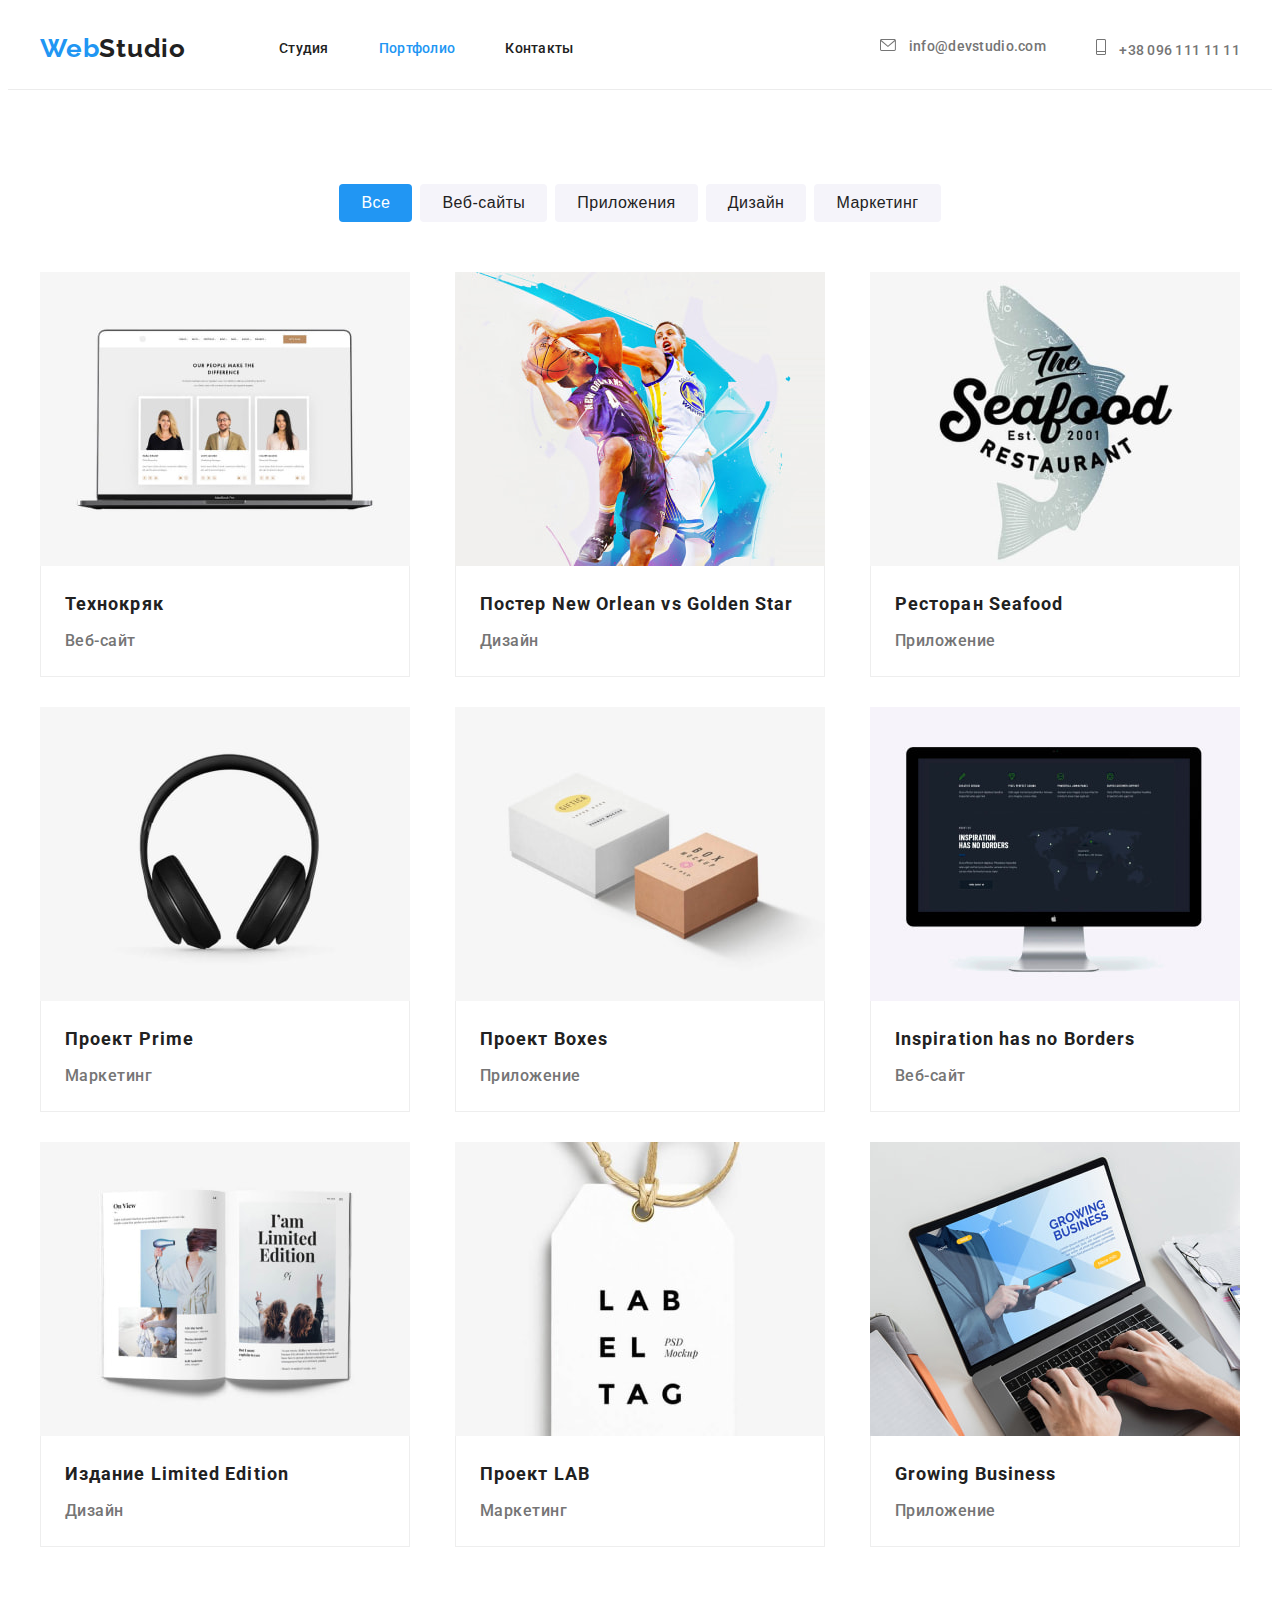
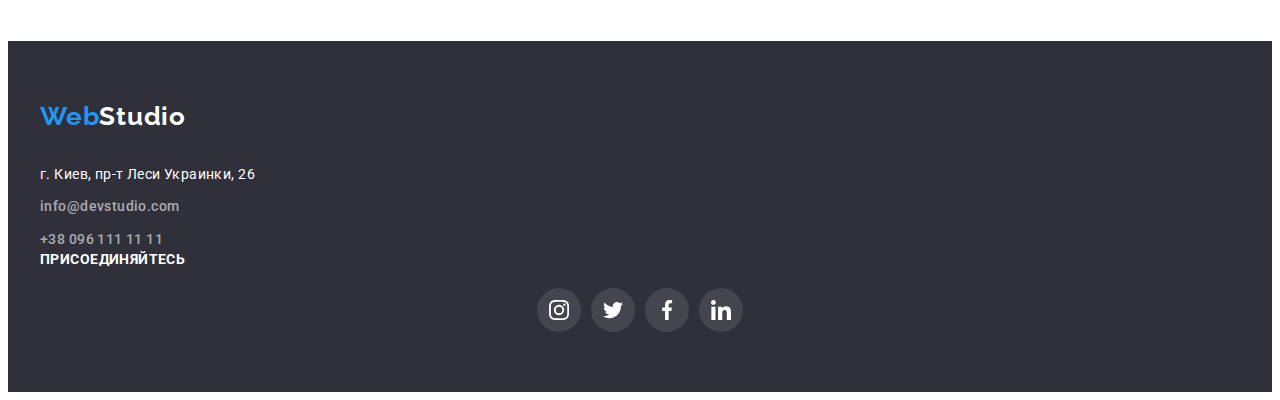
==== portfolio.html @ 6dbb9080 "Initial commit" ====
<!DOCTYPE html>
<html lang="en">
  <head>
    <meta charset="UTF-8" />
    <meta http-equiv="X-UA-Compatible" content="IE=edge" />
    <meta name="viewport" content="width=device-width, initial-scale=1.0" />
    <title>portfolio</title>
    <!--Progect Fonts-->
    <link rel="preconnect" href="https://fonts.googleapis.com" />
    <link rel="preconnect" href="https://fonts.gstatic.com" crossorigin />
    <link
      href="https://fonts.googleapis.com/css2?family=Raleway:wght@700&family=Roboto:wght@400;500;700;900&display=swap"
      rel="stylesheet"
    />
    <!--Normalise-->
    <link
      rel="stylesheet"
      href="https://cdnjs.cloudflare.com/ajax/libs/modern-normalize/1.1.0/modern-normalize.min.css"
      integrity="sha512-wpPYUAdjBVSE4KJnH1VR1HeZfpl1ub8YT/NKx4PuQ5NmX2tKuGu6U/JRp5y+Y8XG2tV+wKQpNHVUX03MfMFn9Q=="
      crossorigin="anonymous"
      referrerpolicy="no-referrer"
    />
    <!-- Styles-->
    <link rel="stylesheet" href="./css/styles.css" />
  </head>
  <body>
    <header class="page-header">
      <div class="container main-nav">
        <a href="./" aria-label="Логотип сайта Web Studio" class="logo"
          ><span class="web">Web</span>Studio</a
        >
        <nav class="nav">
          <ul class="site-nav">
            <li class="item">
              <a class="link" href="./index.html">Студия</a>
            </li>
            <li class="item">
              <a class="link-portfolio" href="./portfolio.html">Портфолио</a>
            </li>
            <li class="item">
              <a class="link" href="#">Контакты</a>
            </li>
          </ul>
        </nav>
         <ul class="contact">
          <li class="item">
            <a class="link icon-header" href="mailto:info@devstudio.com">
              <svg class="header-icon">
                <use href="./image/symbol-defs1.svg#icon-emaile-icon" ></use>
              </svg>
              info@devstudio.com</a>
          </li>
          <li class="item">
            <a class="link icon-tel" href="tel:380961111111:">
              <svg class="tel-icon">
                <use href="./image/symbol-defs1.svg#icon-mobile-icon" ></use>
              </svg>
              +38 096 111 11 11</a>
          </li>
        </ul>
      </div>
    </header>
    <main>
      <section class="filtr-button">
        <div class="container ">
          <h1 class="title-portfolio">Портфолио</h1>
          <ul class="filtr">
            <li class="item">
              <button type="button" class="button-all">Все</button>
            </li>
            <li class="item">
              <button type="button" class="button">Веб-сайты</button>
            </li>
            <li class="item">
              <button type="button" class="button">Приложения</button>
            </li>
            <li class="item">
              <button type="button" class="button">Дизайн</button>
            </li>
            <li class="item">
              <button type="button" class="button">Маркетинг</button>
            </li>
          </ul>   
          <ul class="list-img">
            <li class="item item-img ">
              <a class="link img-link" href="" target="_blank" rel="noreferrer noopener">
                 <img 
                src="./image/portfolio/img.jpg"
                alt="ноутбук с открытым сайтом"
                width="370"
                height="294" class="image"/>
               <div class="portfolio-border">
                <h2 class="title">Технокряк</h2>
               <p class="text">Веб-сайт</p>
               </div>

              </a>
              
              
            </li>
            <li class="item item-img">
              <a class="link img-link" href="" target="_blank" rel="noreferrer noopener">
                 <img
                src="./image/portfolio/img-1.jpg"
                alt="два баскетболиста"
                width="370"
                height="294" class="image"
              />
              <div class="portfolio-border">
                <h2 class="title">Постер New Orlean vs Golden Star</h2>
              <p class="text">Дизайн</p>
              </div>
              </a>
              
              
            </li>
            <li class="item item-img">
              <a class="link img-link" href="" target="_blank" rel="noreferrer noopener">
                  <img
                src="./image/portfolio/img-2.jpg"
                alt="название ресторана на фоне рыбы"
                width="370"
                height="294" class="image"
              />
              <div class="portfolio-border">
                <h2 class="title">Ресторан Seafood</h2>
              <p class="text">Приложение</p>
              </div>
              </a>
             
              
            </li>
            <li class="item item-img">
              <a class="link img-link" href="" target="_blank" rel="noreferrer noopener">

                  <img src="./image/portfolio/img-3.jpg" alt="наушники" width="370" height="294" class="image"/>
              <div class="portfolio-border">
                <h2 class="title">Проект Prime</h2>
              <p class="text">Маркетинг</p>
              </div>
              </a>
              
              
            </li>
            <li class="item item-img">
              <a class="link img-link" href="" target="_blank" rel="noreferrer noopener">
                  <img src="./image/portfolio/img-4.jpg" alt="две коробки" width="370" height="294" class="image"/>
              <div class="portfolio-border">
                <h2 class="title">Проект Boxes</h2>
              <p class="text">Приложение</p>
              </div>
              </a>
              
              
            </li>
            <li class="item item-img">
              <a class="link img-link" href="" target="_blank" rel="noreferrer noopener">
                  <img
                src="./image/portfolio/img-5.jpg"
                alt="монитор с картой мира на нем"
                width="370"
                height="294" class="image"
              />
              <div class="portfolio-border">
                <h2 class="title">Inspiration has no Borders</h2>
              <p class="text">Веб-сайт</p>
              </div>

              </a>
              
              
            </li>
            <li class="item item-img">
              <a class="link img-link" href="" target="_blank" rel="noreferrer noopener">
                  <img
                src="./image/portfolio/img-6.jpg"
                alt="открытая книга"
                width="370"
                height="294" class="image"
              />
              <div class="portfolio-border">
                <h2 class="title">Издание Limited Edition</h2>
              <p class="text">Дизайн</p>
              </div>

              </a>
              
              
            </li>
            <li class="item item-img">
              <a class="link img-link" href="" target="_blank" rel="noreferrer noopener">
                  <img src="./image/portfolio/img-7.jpg" alt="лейба" width="370" height="294" class="image"/>
              <div class="portfolio-border">
                <h2 class="title">Проект LAB</h2>
              <p class="text">Маркетинг</p>
              </div>

              </a>
              
              
            </li>
            <li class="item item-img">
              <a class="link img-link" href="" target="_blank" rel="noreferrer noopener">
                  <img
                src="./image/portfolio/img-8.jpg"
                alt="руки человека что то набирают на ноутбуке"
                width="370"
                height="294" class="image"
              />
              <div class="portfolio-border">
                <h2 class="title">Growing Business</h2>
              <p class="text">Приложение</p>
              </div>

              </a>
              
              
            </li>
          </ul>
        </div>
      </section>
    </main>
    <footer class="footer">
      <div class="container">
        <div class="one">
          <div class="one-two"> 
          <a href="./" aria-label="Логотип сайта Web Studio" class="logo"><span class="web">Web</span>Studio</a>
      <address class="address">
        <p class="text">г. Киев, пр-т Леси Украинки, 26</p>
        <ul class="address-list">
          <li class="item address-item">
            <a href="mailto:info@devstudio.com" class="link">info@devstudio.com</a>
          </li>
          <li class="item address-item">
            <a href="tel:380961111111:" class="link">+38 096 111 11 11</a>
          </li>
        </ul>
      </div>
        <div class="one-two">
          <h2 class="title-social">присоединяйтесь</h2>
                <ul class="socials">
                 <li class="social-item">
                   <a class="socials-link link" href="" target="_blank" rel="noreferrer noopener" aria-label="иконка instagram">
                     <svg class="social-icon" width="20" height="20">
                       <use href="./image/symbol-defs1.svg#icon-instagram"></use>
                     </svg>
                   </a>
                 </li>
                 <li class="social-item">
                   <a class="socials-link link" href="" target="_blank" rel="noreferrer noopener" aria-label="иконка twitter">
                     <svg class="social-icon" width="20" height="20">
                       <use href="./image/symbol-defs1.svg#icon-twitter"></use>
                     </svg>
                   </a>
                 </li>
                 <li class="social-item">
                   <a class="socials-link link" href="" target="_blank" rel="noreferrer noopener" aria-label="иконка facebook">
                     <svg class="social-icon" width="20" height="20">
                       <use href="./image/symbol-defs1.svg#icon-facebook"></use>
                     </svg>
                   </a>
                 </li>
                 <li class="social-item">
                   <a class="socials-link link" href="" target="_blank" rel="noreferrer noopener" aria-label="иконка linkedin">
                     <svg class="social-icon" width="20" height="20">
                       <use href="./image/symbol-defs1.svg#icon-linkedin"></use>
                     </svg>
                   </a>
                 </li>
               </ul>
        </div>

        </div>
        
       

      </div>
      
      </address>
    </footer>
  </body>
</html>
---- css/styles.css ----
body {
  font-family: 'Roboto', sans-serif;
  color: #757575;
}
h1,
h2,
h3,
h4,
h5,
h6,
p {
  margin: 0;
}
ul {
  list-style: none;
  margin: 0;
  padding: 0;
}
.container {
  /* outline: 1px solid red;*/

  width: 1200px;
  padding-left: 15px;
  padding-right: 15px;

  margin-right: auto;
  margin-left: auto;
}
:root {
  --backgr-header: #ffffff;
  --backgr-hero: #2f303a;
  --backgr-team: #f5f4fa;
  --color-button: #2196f3;
  --color-title: #212121;
  --border-img: #eeeeee;
}

/*#region -----HEADER------*/
.page-header {
  background-color: var(--backgr-header);
}
.logo {
  padding-top: 25px;
  padding-bottom: 25px;
  margin-right: 93px;
  font-family: 'Raleway';
  font-weight: 700;
  font-size: 26px;
  line-height: 1.2;
  /* identical to box height */

  letter-spacing: 0.03em;
  text-decoration: none;
  color: #212121;
}
.web {
  color: #2196f3;
}
/* посилання в хедері*/

.link {
  font-weight: 500;
  font-size: 14px;
  line-height: 1.14;
  letter-spacing: 0.02em;
  color: #212121;
  text-decoration: none;
}
.link:hover,
.link:focus {
  color: #2196f3;
}
.contact .link {
  color: #757575;
}
.contact .link:hover,
.contact .link:focus {
  color: #2196f3;
}

.site-nav {
  display: flex;
}
.site-nav .link,
.link-studio,
.link-portfolio {
  display: block;
  padding-top: 32px;
  padding-bottom: 32px;
}
.site-nav .item + .item {
  margin-left: 50px;
}
.contact {
  display: flex;
  margin-left: auto;
}
.contact .link {
  display: block;
  padding-top: 25px;
  padding-bottom: 25px;
}
.contact .item + .item {
  margin-left: 50px;
}
.main-nav {
  display: flex;
  align-items: center;
}
.page-header {
  border-bottom: 1px solid #ececec;
}
/*CONTAINER*/

/* background */
.hero {
  background-color: var(--backgr-hero);
  text-align: center;
  font-family: inherit;
}
.our-work {
  background-color: var(--backgr-work);
}
.uniqueness {
  background-color: var(--backgr-work);
}
.team {
  background-color: var(--backgr-team);
}
.footer {
  background-color: var(--backgr-hero);
}
/* прибрати крапки в списках*/
.item {
  list-style-type: none;
}
/*#endregion*/
/*#region HERO,  and TITLE*/
.hero-title {
  width: 696px;
  margin-right: auto;
  margin-left: auto;
  margin-bottom: 30px;
  font-weight: 900;
  font-size: 44px;
  line-height: 1.36;
  /* or 136% */

  text-align: center;
  letter-spacing: 0.06em;
  text-transform: uppercase;

  color: #ffffff;
}
.hero .button {
  width: 200px;
  padding-top: 10px;
  padding-bottom: 10px;

  background-color: #2196f3;
  box-shadow: 0px 4px 4px rgba(0, 0, 0, 0.15);

  border-radius: 4px;

  font-weight: 700;
  font-size: 16px;
  line-height: 1.88;

  letter-spacing: 0.06em;
  cursor: pointer;

  color: #ffffff;
  border: 0;
}
.hero {
  background-color: #c4c4c4;
  width: 1600px;
  height: 600px;
  margin-right: auto;
  margin-left: auto;
  padding-top: 200px;
  padding-bottom: 200px;
  background-image: linear-gradient(rgba(47, 48, 58, 0.4), rgba(47, 48, 58, 0.4)),
    url('../image/hero/hero.jpg');
}
/*#endregion*/
/*#region Оссобенности*/
.uniqueness {
  padding-top: 94px;
  padding-bottom: 94px;
}
.specifics-list {
  display: flex;
}

.container .specifics-list .item {
  width: 270px;
}
.specifics-list .item + .item {
  margin-left: 30px;
}
.section-title {
  position: absolute;
  width: 1px;
  height: 1px;
  margin: -1px;
  border: 0;
  padding: 0;
  white-space: nowrap;
  clip-path: inset(100%);
  clip: rect(0 0 0 0);
  overflow: hidden;
}
.uniqueness .second-title {
  font-weight: 700;
  font-size: 14px;
  line-height: 1.14;
  letter-spacing: 0.03em;
  text-transform: uppercase;

  color: #212121;

  margin-bottom: 10px;
}
.uniqueness .text {
  font-size: 14px;
  line-height: 1.71;

  letter-spacing: 0.03em;

  color: #757575;
}
/*#endregion*/
/*#region Чим займаємося*/
.title {
  font-weight: 700;
  font-size: 36px;
  line-height: 1.17;
  text-align: center;
  letter-spacing: 0.03em;
  color: var(--color-title);
}
.our-work .title {
  margin-bottom: 50px;
}
.work-list {
  display: flex;
}
.our-work {
  padding-bottom: 94px;
}
.work-list .item + .item {
  margin-left: 30px;
}
/*#endregion*/
/*#region  Наша Команда TEAM*/
.image {
  display: block;
}
.team .second-title {
  font-weight: 500;
  font-size: 16px;
  line-height: 1.19;

  text-align: center;
  letter-spacing: 0.03em;
  color: var(--color-title);
  margin-bottom: 10px;
}
.team .text {
  font-size: 16px;
  line-height: 1.19;

  text-align: center;
  letter-spacing: 0.03em;
  margin-bottom: 16px;

  color: #757575;
}
.team .title {
  margin-bottom: 50px;
}
.team-list {
  display: flex;
}

.team-list .item + .item {
  margin-left: 30px;
}
.team-list .item {
  box-shadow: 0px 1px 3px rgba(0, 0, 0, 0.12), 0px 1px 1px rgba(0, 0, 0, 0.14),
    0px 2px 1px rgba(0, 0, 0, 0.2);

  border-radius: 0px 0px 4px 4px;
}

.team {
  padding-top: 94px;
  padding-bottom: 94px;
}
.name {
  padding-top: 30px;
  padding-bottom: 30px;
  background-color: #ffffff;

  box-shadow: 0px 1px 3px rgba(0, 0, 0, 0.12), 0px 1px 1px rgba(0, 0, 0, 0.14),
    0px 2px 1px rgba(0, 0, 0, 0.2);

  border-radius: 0px 0px 4px 4px;
}
/* _______socials icons_________*/
.social-icon {
  fill: #afb1b8;
}
.socials {
  display: flex;
  justify-content: center;
  align-items: center;
}
.social-item:not(:last-child) {
  margin-right: 10px;
}
.socials-link {
  display: flex;
  width: 44px;
  height: 44px;

  background-color: #ffffff;
  border-radius: 50%;
  align-items: center;
  justify-content: center;
}
.socials-link:hover,
.socials-link:focus {
  background-color: var(--color-button);
}
.socials-link:hover .social-icon,
.socials-link:focus .social-icon {
  fill: #ffffff;
}
/*#endregion*/
/*#region Footer*/
.footer .logo {
  display: block;
  color: #ffffff;

  margin-bottom: 30px;
  margin-right: 0;
  padding-top: 0;
  padding-bottom: 0;
}
.footer .text {
  font-size: 14px;
  line-height: 1.71;

  letter-spacing: 0.03em;

  color: #ffffff;
}
.footer .link {
  display: block;
  font-size: 14px;
  line-height: 1.71;

  letter-spacing: 0.03em;

  color: rgba(255, 255, 255, 0.6);
}
.footer .link:hover,
.footer .link:focus {
  color: #2196f3;
}
.address .text {
  margin-bottom: 9px;
}

.address-item:not(:last-child) {
  margin-bottom: 9px;
}
.footer {
  padding-top: 60px;
  padding-bottom: 60px;
}
/*#endregion*/
/*#region PORTFOLIO*/
.link-portfolio {
  color: var(--color-button);
  font-family: 'Roboto';
  font-weight: 500;
  font-size: 14px;
  line-height: 1.14;
  letter-spacing: 0.02em;
  text-decoration: none;
}
.title-portfolio {
  position: absolute;
  width: 1px;
  height: 1px;
  margin: -1px;
  border: 0;
  padding: 0;
  white-space: nowrap;
  clip-path: inset(100%);
  clip: rect(0 0 0 0);
  overflow: hidden;
}
/* FILTR*/
.filtr .button {
  font-weight: 500;
  font-size: 16px;
  line-height: 1.62;

  text-align: center;
  letter-spacing: 0.03em;
  cursor: pointer;

  background-color: #f5f4fa;
  color: #212121;
  border: 0;
  border-radius: 4px;
}
/*--- SECTION-----*/
.filtr-button {
  padding-top: 94px;
  padding-bottom: 94px;
}
.filtr {
  display: flex;
  padding-bottom: 50px;
  justify-content: center;
}
.filtr .item + .item {
  margin-left: 8px;
}
.button-all {
  font-weight: 500;
  font-size: 16px;
  line-height: 1.62;

  text-align: center;
  letter-spacing: 0.03em;
  cursor: pointer;

  background-color: var(--color-button);
  color: var(--backgr-header);
  border: 0;
  border-radius: 4px;

  padding-top: 6px;
  padding-bottom: 6px;
  padding-right: 22px;
  padding-left: 22px;
}
.button:hover,
.button:focus {
  background-color: var(--color-button);
  color: var(--backgr-header);
}
.filtr .button {
  padding-top: 6px;
  padding-bottom: 6px;
  padding-right: 22px;
  padding-left: 22px;
}
/* PORTFOLIO IMG*/
.image {
  display: block;
}
.list-img .title {
  text-align: left;
  font-weight: 700;
  font-size: 18px;
  line-height: 2;

  letter-spacing: 0.06em;

  color: #212121;

  margin-bottom: 4px;
}
.list-img .text {
  font-size: 16px;
  line-height: 1.88;

  letter-spacing: 0.03em;

  color: #757575;
}
.address {
  font-style: normal;
}
.link-studio {
  color: var(--color-button);
  font-weight: 500;
  font-size: 14px;
  line-height: 1.14;
  letter-spacing: 0.02em;
  text-decoration: none;
}
.list-img {
  display: flex;
  flex-wrap: wrap;
  justify-content: space-between;
}
.item-img {
  margin-bottom: 30px;
}
.portfolio-border {
  padding-top: 20px;
  padding-bottom: 20px;
  padding-right: 24px;
  padding-left: 24px;
  border-right: 1px solid #eeeeee;
  border-bottom: 1px solid #eeeeee;
  border-left: 1px solid #eeeeee;
}
.item-img {
  width: 370px;
  margin-right: 30px;
}
.item-img:nth-child(3n) {
  margin-right: 0;
}
.item-img:nth-last-child(-n + 3) {
  margin-bottom: 0;
}
/*________hover portfolio_____*/
.img-link {
  display: block;
}
.img-link:hover {
  box-shadow: 0px 1px 1px rgba(0, 0, 0, 0.12), 0px 4px 4px rgba(0, 0, 0, 0.06),
    1px 4px 6px rgba(0, 0, 0, 0.16);
}
/*#endregion*/
/*#region HEAD ICONS*/
.header-icon {
  width: 16px;
  height: 12px;
  fill: currentColor;
  margin-right: 10px;
}

.tel-icon {
  width: 10px;
  height: 16px;
  fill: currentColor;
  margin-right: 10px;
}
/*SVG - Наши особенности*/
.bgr-icon {
  display: flex;
  background-color: #f5f4fa;
  height: 120px;
  justify-content: center;
  align-items: center;

  margin-bottom: 30px;
  border-radius: 4px;
}
/*#endregion*/
/*#region CLIENT LOGO SVG*/
.client-title {
  margin-bottom: 50px;
}
.our-client {
  padding-top: 94px;
  padding-bottom: 94px;
}

.client-item {
  width: 170px;
  height: 92px;
}
.client-link {
  display: flex;

  align-items: center;
  justify-content: center;
  width: 100%;
  height: 100%;

  border: 1px solid #afb1b8;
  border-radius: 4px;
}
.client-link:hover,
.client-link:focus {
  border-color: var(--color-button);
}
.client-link:hover .company-logo,
.client-link:focus .company-logo {
  fill: var(--color-button);
}
.client-item:not(:last-child) {
  margin-right: 30px;
}

.client-list {
  display: flex;
}
.company-logo {
  width: 106px;
  height: 60px;
  fill: #afb1b8;
}

/*#endregion*/
/*#region Footer social icon*/
.footer-container {
  display: flex;
  align-items: baseline;
}
.title-social {
  /* font-style: normal; */
  /* font-weight: 700; */
  font-size: 14px;
  line-height: 1.14;
  letter-spacing: 0.03em;
  text-transform: uppercase;

  color: #ffffff;
  margin-bottom: 20px;
}
/* _______socials icons_________*/
.one-two:not(:last-child) {
  margin-right: 70px;
}
.one-two .social-icon {
  fill: var(--backgr-header);
}
.one-two .socials {
  display: flex;
  justify-content: center;
  align-items: center;
}
.one-two .social-item:not(:last-child) {
  margin-right: 10px;
}
.one-two .socials-link {
  display: flex;
  width: 44px;
  height: 44px;

  background-color: rgba(255, 255, 255, 0.1);
  border-radius: 50%;
  align-items: center;
  justify-content: center;
}
.socials-link:hover,
.socials-link:focus {
  background-color: var(--color-button);
}
.socials-link:hover .social-icon,
.socials-link:focus .social-icon {
  fill: #ffffff;
}

/*#endregion*/
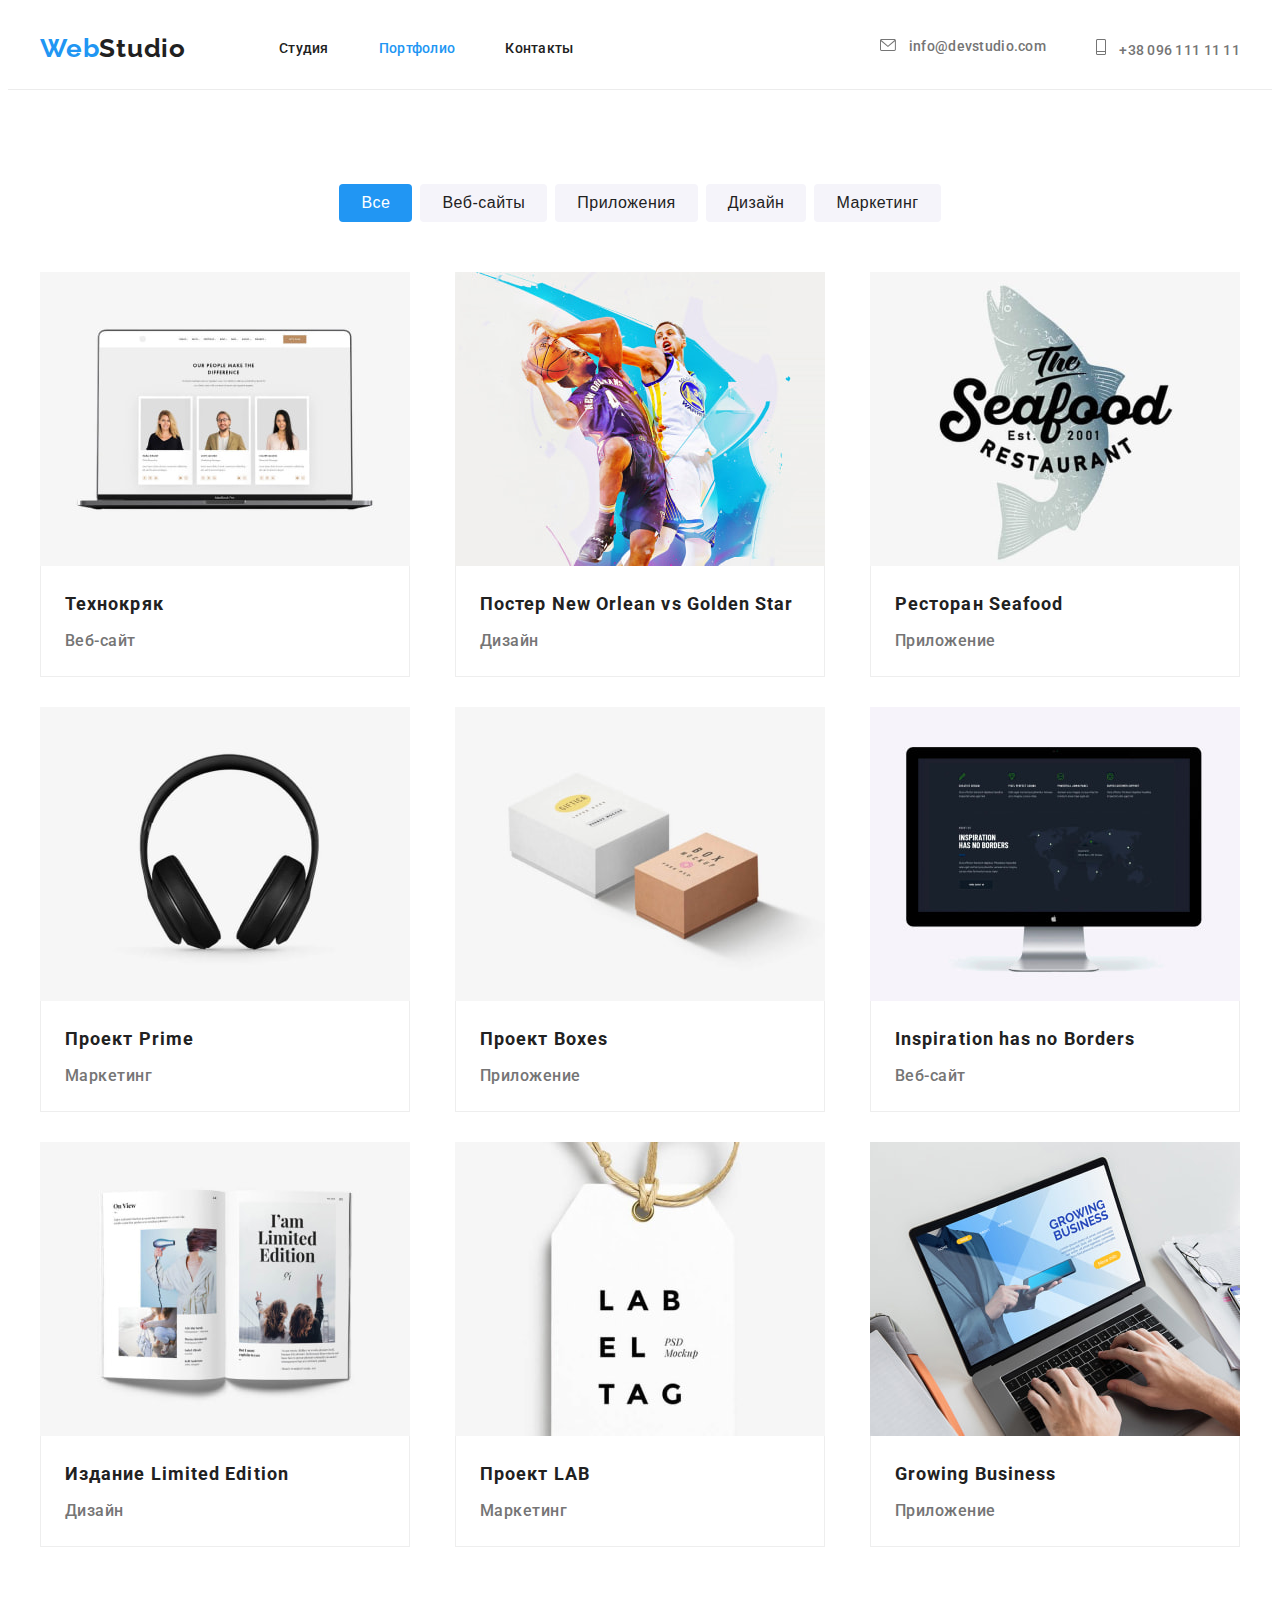
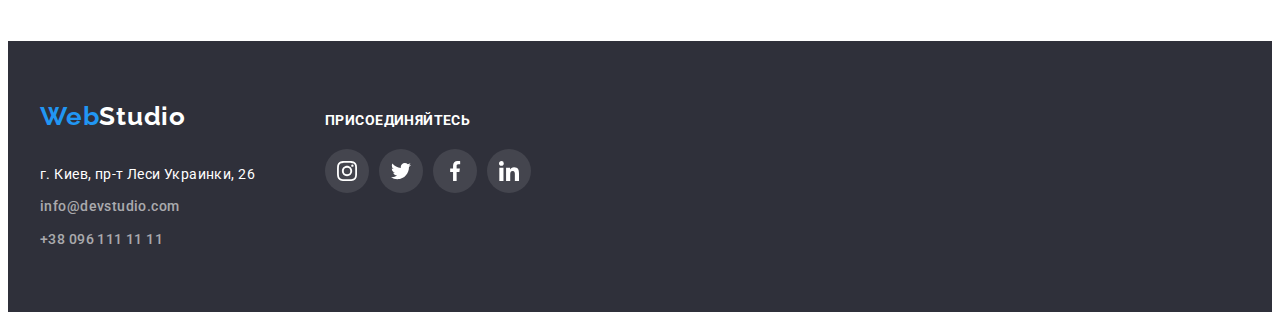
==== commit cf92003f: "3 commit" ====
--- a/portfolio.html
+++ b/portfolio.html
@@ -221,22 +221,21 @@
       </section>
     </main>
     <footer class="footer">
-      <div class="container">
-        <div class="one">
-          <div class="one-two"> 
-          <a href="./" aria-label="Логотип сайта Web Studio" class="logo"><span class="web">Web</span>Studio</a>
-      <address class="address">
-        <p class="text">г. Киев, пр-т Леси Украинки, 26</p>
-        <ul class="address-list">
-          <li class="item address-item">
-            <a href="mailto:info@devstudio.com" class="link">info@devstudio.com</a>
-          </li>
-          <li class="item address-item">
-            <a href="tel:380961111111:" class="link">+38 096 111 11 11</a>
-          </li>
-        </ul>
-      </div>
-        <div class="one-two">
+      <div class="container footer-container">
+           <div class="one-two"> 
+            <a href="./" aria-label="Логотип сайта Web Studio" class="logo"><span class="web">Web</span>Studio</a>
+              <address class="address">
+                  <p class="text">г. Киев, пр-т Леси Украинки, 26</p>
+                    <ul class="address-list">
+                                <li class="item address-item">
+                                    <a href="mailto:info@devstudio.com" class="link">info@devstudio.com</a>
+                                </li>
+                      <li class="item address-item">
+                            <a href="tel:380961111111:" class="link">+38 096 111 11 11</a>
+                      </li>
+                  </ul>
+          </div>
+         <div class="one-two">
           <h2 class="title-social">присоединяйтесь</h2>
                 <ul class="socials">
                  <li class="social-item">
@@ -269,11 +268,6 @@
                  </li>
                </ul>
         </div>
-
-        </div>
-        
-       
-
       </div>
       
       </address>
--- a/css/styles.css
+++ b/css/styles.css
@@ -33,6 +33,11 @@
   --color-button: #2196f3;
   --color-title: #212121;
   --border-img: #eeeeee;
+
+  /* animations */
+  --slow-anim: 600ms ease;
+  --fast-anim: 400ms ease-in-out;
+  --very-fast-anim: 250ms;
 }
 
 /*#region -----HEADER------*/
@@ -65,6 +70,8 @@
   letter-spacing: 0.02em;
   color: #212121;
   text-decoration: none;
+
+  transition: color 250ms cubic-bezier(0.4, 0, 0.2, 1);
 }
 .link:hover,
 .link:focus {
@@ -182,6 +189,71 @@
   padding-bottom: 200px;
   background-image: linear-gradient(rgba(47, 48, 58, 0.4), rgba(47, 48, 58, 0.4)),
     url('../image/hero/hero.jpg');
+}
+/*___MODALKA______*/
+.backdrop {
+  position: fixed;
+  top: 0;
+  left: 0;
+
+  width: 100%;
+  height: 100%;
+
+  background-color: rgba(0, 0, 0, 0.2);
+
+  transition: opacity var(--very-fast-anim), visibility var(--very-fast-anim);
+}
+
+.backdrop.is-hidden {
+  opacity: 0;
+  visibility: hidden;
+  pointer-events: none;
+}
+.modal {
+  position: absolute;
+  top: 50%;
+  left: 50%;
+  transform: translate(-50%, -50%);
+
+  width: 528px;
+  height: 581px;
+
+  background-color: #fff;
+
+  box-shadow: 0px 1px 3px rgba(0, 0, 0, 0.12), 0px 1px 1px rgba(0, 0, 0, 0.14),
+    0px 2px 1px rgba(0, 0, 0, 0.2);
+  border-radius: 4px;
+
+  transition: transform 250ms ease-in-out 400ms, opacity 250ms ease-in-out 400ms;
+}
+.button-close {
+  position: absolute;
+  top: 8px;
+  right: 8px;
+
+  display: flex;
+
+  padding: 0;
+  width: 30px;
+  height: 30px;
+  border: 1px solid rgba(0, 0, 0, 0.1);
+
+  align-items: center;
+  justify-content: center;
+  border-radius: 50%;
+
+  background-color: #fff;
+
+  cursor: pointer;
+}
+/*____________ ANIMATION_______*/
+.backdrop.is-hidden .modal {
+  transform: translate(-50%, -50%) scale(0.4);
+  opacity: 0;
+}
+.backdrop .modal {
+  transform: translate(-50%, -50%) scale(1);
+  opacity: 1;
 }
 /*#endregion*/
 /*#region Оссобенности*/
@@ -244,6 +316,8 @@
   margin-bottom: 50px;
 }
 .work-list {
+  position: relative;
+
   display: flex;
 }
 .our-work {
@@ -252,6 +326,29 @@
 .work-list .item + .item {
   margin-left: 30px;
 }
+.work-list .text-img {
+  position: absolute;
+  bottom: 0;
+
+  /* content: ''; */
+  display: flex;
+  width: 370px;
+  height: 70px;
+
+  align-items: center;
+  justify-content: center;
+
+  font-weight: 700;
+  font-size: 14px;
+  line-height: 1.14;
+  text-align: center;
+  letter-spacing: 0.03em;
+  text-transform: uppercase;
+
+  color: #ffffff;
+  background-color: rgba(47, 48, 58, 0.8);
+}
+
 /*#endregion*/
 /*#region  Наша Команда TEAM*/
 .image {
@@ -311,6 +408,7 @@
 /* _______socials icons_________*/
 .social-icon {
   fill: #afb1b8;
+  transition: fill 250ms cubic-bezier(0.4, 0, 0.2, 1);
 }
 .socials {
   display: flex;
@@ -329,6 +427,8 @@
   border-radius: 50%;
   align-items: center;
   justify-content: center;
+
+  transition: background-color 250ms cubic-bezier(0.4, 0, 0.2, 1);
 }
 .socials-link:hover,
 .socials-link:focus {
@@ -451,6 +551,9 @@
   padding-right: 22px;
   padding-left: 22px;
 }
+/* .button {
+  transition: background-color 250ms cubic-bezier(0.4, 0, 0.2, 1);
+} */
 .button:hover,
 .button:focus {
   background-color: var(--color-button);
@@ -461,6 +564,9 @@
   padding-bottom: 6px;
   padding-right: 22px;
   padding-left: 22px;
+
+  transition: background-color 250ms cubic-bezier(0.4, 0, 0.2, 1);
+  transition: color 250ms cubic-bezier(0.4, 0, 0.2, 1);
 }
 /* PORTFOLIO IMG*/
 .image {
@@ -527,8 +633,11 @@
 /*________hover portfolio_____*/
 .img-link {
   display: block;
-}
-.img-link:hover {
+
+  transition: box-shadow 250ms cubic-bezier(0.4, 0, 0.2, 1);
+}
+.img-link:hover,
+.img-link:focus {
   box-shadow: 0px 1px 1px rgba(0, 0, 0, 0.12), 0px 4px 4px rgba(0, 0, 0, 0.06),
     1px 4px 6px rgba(0, 0, 0, 0.16);
 }
@@ -582,6 +691,7 @@
 
   border: 1px solid #afb1b8;
   border-radius: 4px;
+  transition: background-color 250ms cubic-bezier(0.4, 0, 0.2, 1);
 }
 .client-link:hover,
 .client-link:focus {
@@ -602,6 +712,8 @@
   width: 106px;
   height: 60px;
   fill: #afb1b8;
+
+  transition: fill 250ms cubic-bezier(0.4, 0, 0.2, 1);
 }
 
 /*#endregion*/
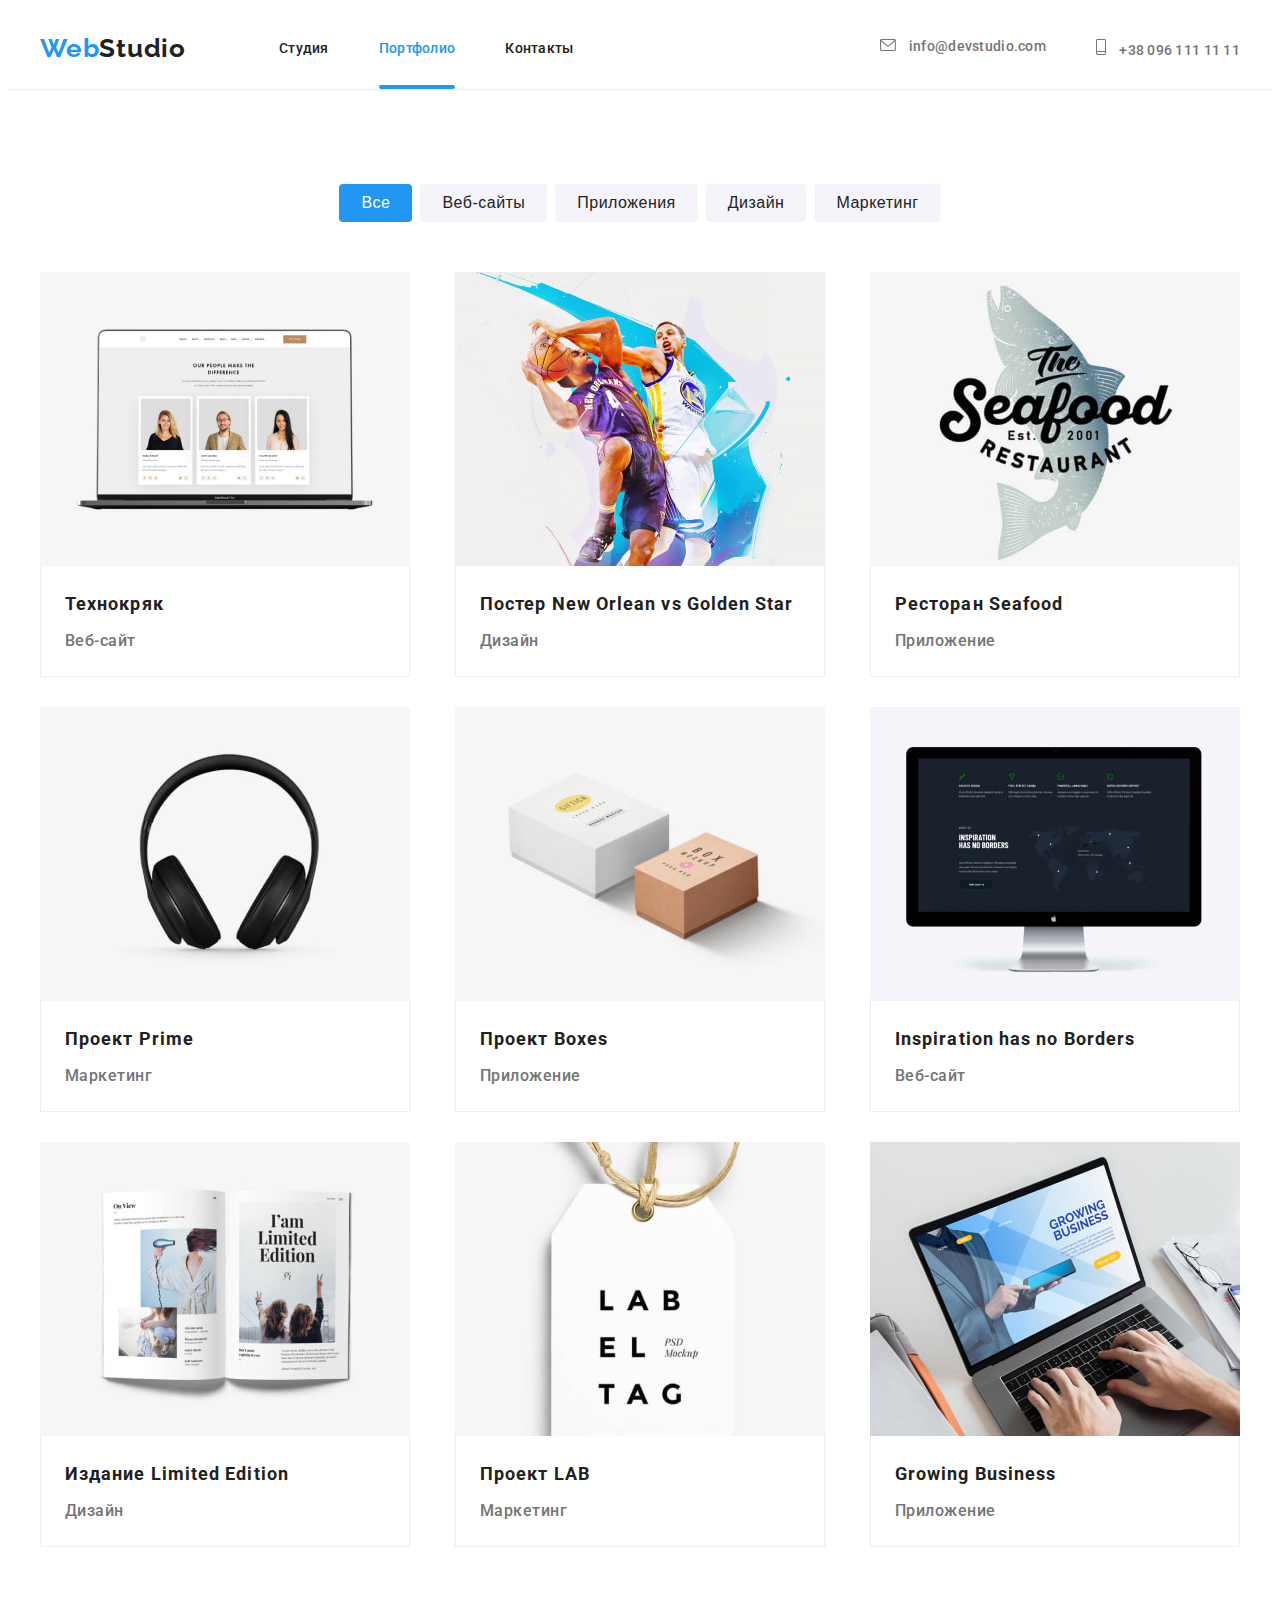
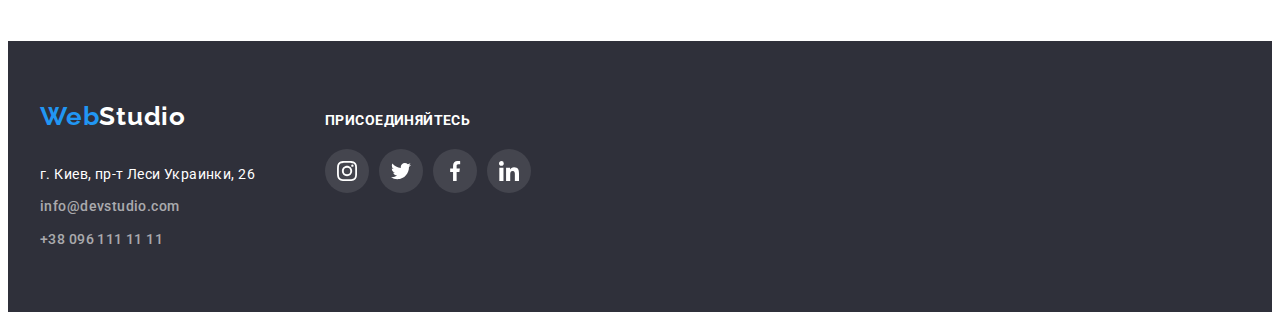
==== commit ed5c838b: "last commit" ====
--- a/portfolio.html
+++ b/portfolio.html
@@ -26,9 +26,8 @@
   <body>
     <header class="page-header">
       <div class="container main-nav">
-        <a href="./" aria-label="Логотип сайта Web Studio" class="logo"
-          ><span class="web">Web</span>Studio</a
-        >
+        <a href="./" aria-label="Логотип сайта Web Studio" class="logo">
+          <span class="web">Web</span>Studio</a>
         <nav class="nav">
           <ul class="site-nav">
             <li class="item">
@@ -84,11 +83,19 @@
           <ul class="list-img">
             <li class="item item-img ">
               <a class="link img-link" href="" target="_blank" rel="noreferrer noopener">
-                 <img 
-                src="./image/portfolio/img.jpg"
-                alt="ноутбук с открытым сайтом"
-                width="370"
-                height="294" class="image"/>
+                <div class="image-box">
+                   <img 
+                     src="./image/portfolio/img.jpg"
+                      alt="ноутбук с открытым сайтом"
+                      width="370"
+                      height="294" class="image"/>
+                 <div class="overlay-box">
+                      <p class="overley">Ресурс предлагает комплексные предложения с разным уровнем функционала и сервисов. Все это позволит посетителю получить исчерпывающие сведения о компании или частном лице.</p>
+                 </div>
+                
+
+                </div>
+                 
                <div class="portfolio-border">
                 <h2 class="title">Технокряк</h2>
                <p class="text">Веб-сайт</p>
@@ -100,12 +107,19 @@
             </li>
             <li class="item item-img">
               <a class="link img-link" href="" target="_blank" rel="noreferrer noopener">
-                 <img
-                src="./image/portfolio/img-1.jpg"
-                alt="два баскетболиста"
-                width="370"
-                height="294" class="image"
-              />
+                <div class="image-box">
+
+                <img
+                 src="./image/portfolio/img-1.jpg"
+                 alt="два баскетболиста"
+                 width="370"
+                 height="294" class="image"/>
+                 <div class="overlay-box">
+                      <p class="overley">Ресурс предлагает комплексные предложения с разным уровнем функционала и сервисов. Все это позволит посетителю получить исчерпывающие сведения о компании или частном лице.</p>
+                 </div>
+
+                </div> 
+               
               <div class="portfolio-border">
                 <h2 class="title">Постер New Orlean vs Golden Star</h2>
               <p class="text">Дизайн</p>
@@ -116,12 +130,19 @@
             </li>
             <li class="item item-img">
               <a class="link img-link" href="" target="_blank" rel="noreferrer noopener">
-                  <img
-                src="./image/portfolio/img-2.jpg"
-                alt="название ресторана на фоне рыбы"
-                width="370"
-                height="294" class="image"
-              />
+                <div class="image-box">
+
+                    <img
+                   src="./image/portfolio/img-2.jpg"
+                   alt="название ресторана на фоне рыбы"
+                   width="370"
+                  height="294" class="image"/>
+                  <div class="overlay-box">
+                      <p class="overley">Ресурс предлагает комплексные предложения с разным уровнем функционала и сервисов. Все это позволит посетителю получить исчерпывающие сведения о компании или частном лице.</p>
+                 </div>
+
+                </div>  
+               
               <div class="portfolio-border">
                 <h2 class="title">Ресторан Seafood</h2>
               <p class="text">Приложение</p>
@@ -132,8 +153,14 @@
             </li>
             <li class="item item-img">
               <a class="link img-link" href="" target="_blank" rel="noreferrer noopener">
-
-                  <img src="./image/portfolio/img-3.jpg" alt="наушники" width="370" height="294" class="image"/>
+                   <div class="image-box">
+
+                    <img src="./image/portfolio/img-3.jpg" alt="наушники" width="370" height="294" class="image"/>
+                       <div class="overlay-box">
+                          <p class="overley">Ресурс предлагает комплексные предложения с разным уровнем функционала и сервисов. Все это позволит посетителю получить исчерпывающие сведения о компании или частном лице.</p>
+                       </div>
+                   </div>  
+                  
               <div class="portfolio-border">
                 <h2 class="title">Проект Prime</h2>
               <p class="text">Маркетинг</p>
@@ -144,7 +171,17 @@
             </li>
             <li class="item item-img">
               <a class="link img-link" href="" target="_blank" rel="noreferrer noopener">
-                  <img src="./image/portfolio/img-4.jpg" alt="две коробки" width="370" height="294" class="image"/>
+                <div class="image-box">
+                  <img src="./image/portfolio/img-4.jpg" 
+                  alt="две коробки" 
+                  width="370" 
+                  height="294" 
+                  class="image"/>
+                  <div class="overlay-box">
+                      <p class="overley">Ресурс предлагает комплексные предложения с разным уровнем функционала и сервисов. Все это позволит посетителю получить исчерпывающие сведения о компании или частном лице.</p>
+                 </div>
+                </div> 
+                  
               <div class="portfolio-border">
                 <h2 class="title">Проект Boxes</h2>
               <p class="text">Приложение</p>
@@ -155,12 +192,19 @@
             </li>
             <li class="item item-img">
               <a class="link img-link" href="" target="_blank" rel="noreferrer noopener">
+                <div class="image-box">
                   <img
                 src="./image/portfolio/img-5.jpg"
                 alt="монитор с картой мира на нем"
                 width="370"
                 height="294" class="image"
               />
+                <div class="overlay-box">
+                      <p class="overley">Ресурс предлагает комплексные предложения с разным уровнем функционала и сервисов. Все это позволит посетителю получить исчерпывающие сведения о компании или частном лице.</p>
+                 </div>
+
+                </div>  
+                
               <div class="portfolio-border">
                 <h2 class="title">Inspiration has no Borders</h2>
               <p class="text">Веб-сайт</p>
@@ -172,12 +216,19 @@
             </li>
             <li class="item item-img">
               <a class="link img-link" href="" target="_blank" rel="noreferrer noopener">
+                <div class="image-box">
                   <img
                 src="./image/portfolio/img-6.jpg"
                 alt="открытая книга"
                 width="370"
                 height="294" class="image"
               />
+              <div class="overlay-box">
+                      <p class="overley">Ресурс предлагает комплексные предложения с разным уровнем функционала и сервисов. Все это позволит посетителю получить исчерпывающие сведения о компании или частном лице.</p>
+                 </div>
+
+                </div>  
+                
               <div class="portfolio-border">
                 <h2 class="title">Издание Limited Edition</h2>
               <p class="text">Дизайн</p>
@@ -189,7 +240,17 @@
             </li>
             <li class="item item-img">
               <a class="link img-link" href="" target="_blank" rel="noreferrer noopener">
-                  <img src="./image/portfolio/img-7.jpg" alt="лейба" width="370" height="294" class="image"/>
+                <div class="image-box">
+                  <img src="./image/portfolio/img-7.jpg" alt="лейба" 
+                  width="370" 
+                  height="294" 
+                  class="image"/>
+                  <div class="overlay-box">
+                      <p class="overley">Ресурс предлагает комплексные предложения с разным уровнем функционала и сервисов. Все это позволит посетителю получить исчерпывающие сведения о компании или частном лице.</p>
+                 </div>
+
+                </div>  
+                
               <div class="portfolio-border">
                 <h2 class="title">Проект LAB</h2>
               <p class="text">Маркетинг</p>
@@ -201,12 +262,18 @@
             </li>
             <li class="item item-img">
               <a class="link img-link" href="" target="_blank" rel="noreferrer noopener">
+                <div class="image-box">
                   <img
                 src="./image/portfolio/img-8.jpg"
                 alt="руки человека что то набирают на ноутбуке"
                 width="370"
                 height="294" class="image"
               />
+              <div class="overlay-box">
+                      <p class="overley">Ресурс предлагает комплексные предложения с разным уровнем функционала и сервисов. Все это позволит посетителю получить исчерпывающие сведения о компании или частном лице.</p>
+                 </div>
+                </div>  
+                
               <div class="portfolio-border">
                 <h2 class="title">Growing Business</h2>
               <p class="text">Приложение</p>
--- a/css/styles.css
+++ b/css/styles.css
@@ -484,6 +484,8 @@
 /*#endregion*/
 /*#region PORTFOLIO*/
 .link-portfolio {
+  position: relative;
+
   color: var(--color-button);
   font-family: 'Roboto';
   font-weight: 500;
@@ -491,6 +493,19 @@
   line-height: 1.14;
   letter-spacing: 0.02em;
   text-decoration: none;
+}
+.link-portfolio::after {
+  position: absolute;
+  bottom: 0;
+  left: 0;
+
+  content: '';
+  display: block;
+  width: 100%;
+  height: 4px;
+
+  background-color: #2196f3;
+  border-radius: 2px;
 }
 .title-portfolio {
   position: absolute;
@@ -596,12 +611,27 @@
   font-style: normal;
 }
 .link-studio {
+  position: relative;
+
   color: var(--color-button);
   font-weight: 500;
   font-size: 14px;
   line-height: 1.14;
   letter-spacing: 0.02em;
   text-decoration: none;
+}
+.link-studio::after {
+  content: '';
+  position: absolute;
+  bottom: 0;
+  left: 0;
+
+  display: block;
+  width: 100%;
+  height: 4px;
+
+  background-color: #2196f3;
+  border-radius: 2px;
 }
 .list-img {
   display: flex;
@@ -641,6 +671,44 @@
   box-shadow: 0px 1px 1px rgba(0, 0, 0, 0.12), 0px 4px 4px rgba(0, 0, 0, 0.06),
     1px 4px 6px rgba(0, 0, 0, 0.16);
 }
+
+/*____________OVERLEY__________*/
+.image-box {
+  position: relative;
+  overflow: hidden;
+}
+.overlay-box {
+  position: absolute;
+  top: 0;
+  left: 0;
+
+  transform: translateY(100%);
+  transition: transform 250ms cubic-bezier(0.4, 0, 0.2, 1);
+}
+.overley {
+  width: 370px;
+  height: 294px;
+
+  padding-bottom: 63px;
+  padding-top: 63px;
+  padding-left: 24px;
+  padding-right: 24px;
+
+  font-weight: 400;
+  font-size: 18px;
+  line-height: 1.56;
+
+  letter-spacing: 0.03em;
+
+  color: #ffffff;
+  background-color: rgba(33, 150, 243, 0.9);
+}
+
+.img-link:hover .overlay-box,
+.img-link:focus .overlay-box {
+  transform: translateY(0);
+}
+
 /*#endregion*/
 /*#region HEAD ICONS*/
 .header-icon {
